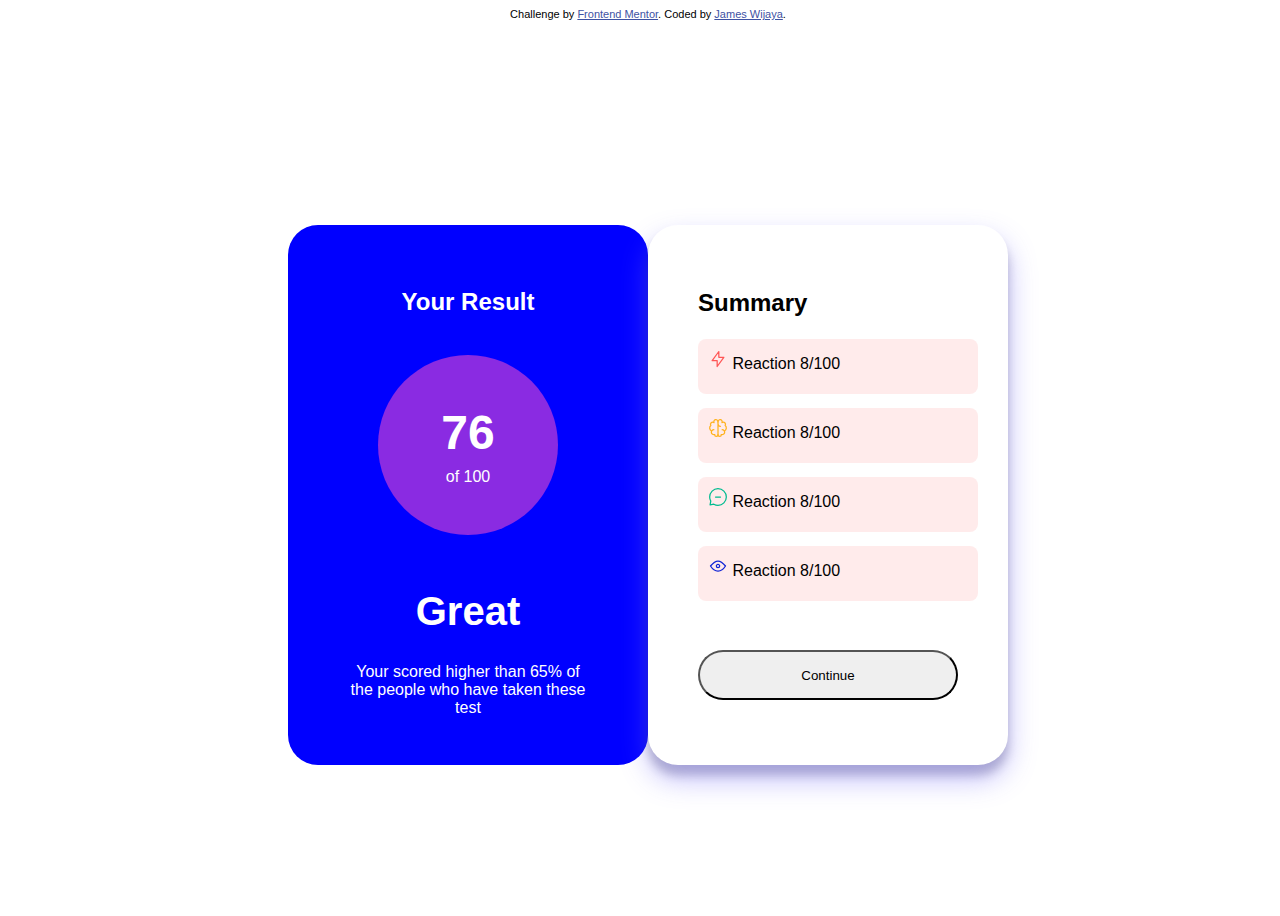
==== index.html @ 997dd84a "first commit result component" ====
<!DOCTYPE html>
<html lang="en">
  <head>
    <meta charset="UTF-8" />
    <meta name="viewport" content="width=device-width, initial-scale=1.0" />
    <!-- displays site properly based on user's device -->

    <link
      rel="icon"
      type="image/png"
      sizes="32x32"
      href="./assets/images/favicon-32x32.png"
    />
    <link rel="stylesheet" href="index.css" />

    <title>Frontend Mentor | Results summary component</title>

    <!-- Feel free to remove these styles or customise in your own stylesheet 👍 -->
    <style>
      .attribution {
        font-size: 11px;
        text-align: center;
      }
      .attribution a {
        color: hsl(228, 45%, 44%);
      }
    </style>
  </head>
  <body>
    <div class="container">
      <div class="container-result">
        <span class="heading-result-1"><h3>Your Result</h3></span>
        <div>
          <div class="rounded">
            <div class="number-result">
            <h1>76</h1> <span class="score-total">of 100</span></div>
          </div>
        </div>
        <span class="heading-result-2"><h2>Great</h2></span>
        <span class="text-result"
          ><p>
            Your scored higher than 65% of the people who have taken these test
          </p>
        </span>
      </div>
      <div class="container-summary">
        <div class="wrap-summary">
<h3>Summary</h3>
<div class="pill-container">
  <div class="pill" id="red">
    <span><img src="assets/images/icon-reaction.svg" alt="Reaction Icon"></span>
    <span>Reaction</span>
    <span>8/100</span>
  </div>
  <div class="pill" id="yellow">
    <span><img src="assets/images/icon-memory.svg" alt="Reaction Icon"></span>
    <span>Reaction</span>
    <span>8/100</span>
  </div>
  <div class="pill" id="green">
    <span><img src="assets/images/icon-verbal.svg" alt="Reaction Icon"></span>
    <span>Reaction</span>
    <span>8/100</span>
  </div>
  <div class="pill" id="blue">
    <span><img src="assets/images/icon-visual.svg" alt="Reaction Icon"></span>
    <span>Reaction</span>
    <span>8/100</span>
  </div>

</div>
      <button class="button-summary"><p>Continue</p></button>


      </div></div>
    </div>

    <div class="attribution">
      Challenge by
      <a href="https://www.frontendmentor.io?ref=challenge" target="_blank"
        >Frontend Mentor</a
      >. Coded by <a href="#">James Wijaya</a>.
    </div>
  </body>
</html>
---- index.css ----
impo


*{
    margin:0;
    padding:0;
    border:0;
    box-sizing: border-box;
    list-style: none;
    text-decoration: none;
    overflow-x: hidden;

}

@font-face {
    font-family: 'Hanken Grotesk'; /* Specify the desired font family name */
    src: url('./path/to/HankenGrotesk-VariableFont_wght.ttf') format('truetype'); /* Path to your font file */
    /* You can also provide multiple formats for better browser compatibility */
  }

body{
    width: 100%;
    height: 100vh;
    display: block;
    font-family: 'Hanken Grotesk', sans-serif; /* Use the specified font family */
    
}

h1{
    font-size: 3rem;
}
h2{
    font-size: 2.5rem;
}
h3{
    font-size: 1.5rem;
}


.container{
        display: flex;
        position: absolute;
        width: 100%;
        justify-content: center;
        margin: auto;
        /* margin-top: 200px; */
        height: 60vh;
        top: 25%;
    



}
.container-result{
    background-color: blue;
    display: flex;
    flex-direction: column;
    justify-content: center;
    text-align: center;
    height: 100%;
    border-radius: 30px;
    width: 40vh;
    color: white;
}
.heading-result-1 {
    margin-bottom: 30px;
    margin: 20px;
    margin-top: 12px;
    margin-bottom: 15px;


}
.text-result {
    padding: 5px 60px 5px 60px;
  
        margin-top: -25px;
    


}
.rounded{
    position: relative;
    display: flex;
    justify-content: center;
    width: 180px;
    height: 180px;
    background-color: blueviolet;
    border-radius: 50%;
    margin: auto;
    padding: auto;
}
.number-result{
         padding-top: 10%;
        display: flex;
        flex-direction: column;
    
}
.heading-result-2{
    margin-top:20px ;

}

.container-summary{
        display: flex;
        flex-direction: column;
        justify-content: center;
        border-radius: 30px;
        width: 40vh;
        height: 100%;
        box-shadow: rgb(115 107 248 / 45%) 0px 14px 28px, rgba(0, 0, 0, 0.22) 0px 10px 10px;
  
    
}
.wrap-summary {

        display: flex;
        flex-direction: column;
        margin: 0;
       
        padding: 50px;
        padding-top: 30px;
        height: 50vh;
        padding-bottom: 40px;
    
}

    

.wrap-summary h3{
  
        margin-bottom: 22px;
      
    
    
}
.pill-container{
    display: flex;
    flex-direction: column;
}
.pill{
   
        height: 35px;
        background-color: #ff000014;
        width: 100%;
        margin-bottom: 14px;
        border-radius: 8px;
        padding: 10px;
    
    
    
}
.button-summary {

        display: block;
        height: 50px;
        border-radius: 33px;
        margin-top: 35px;
    
    
    
}
.score-total {
 
        position: relative;
        bottom: 25px;
    
}
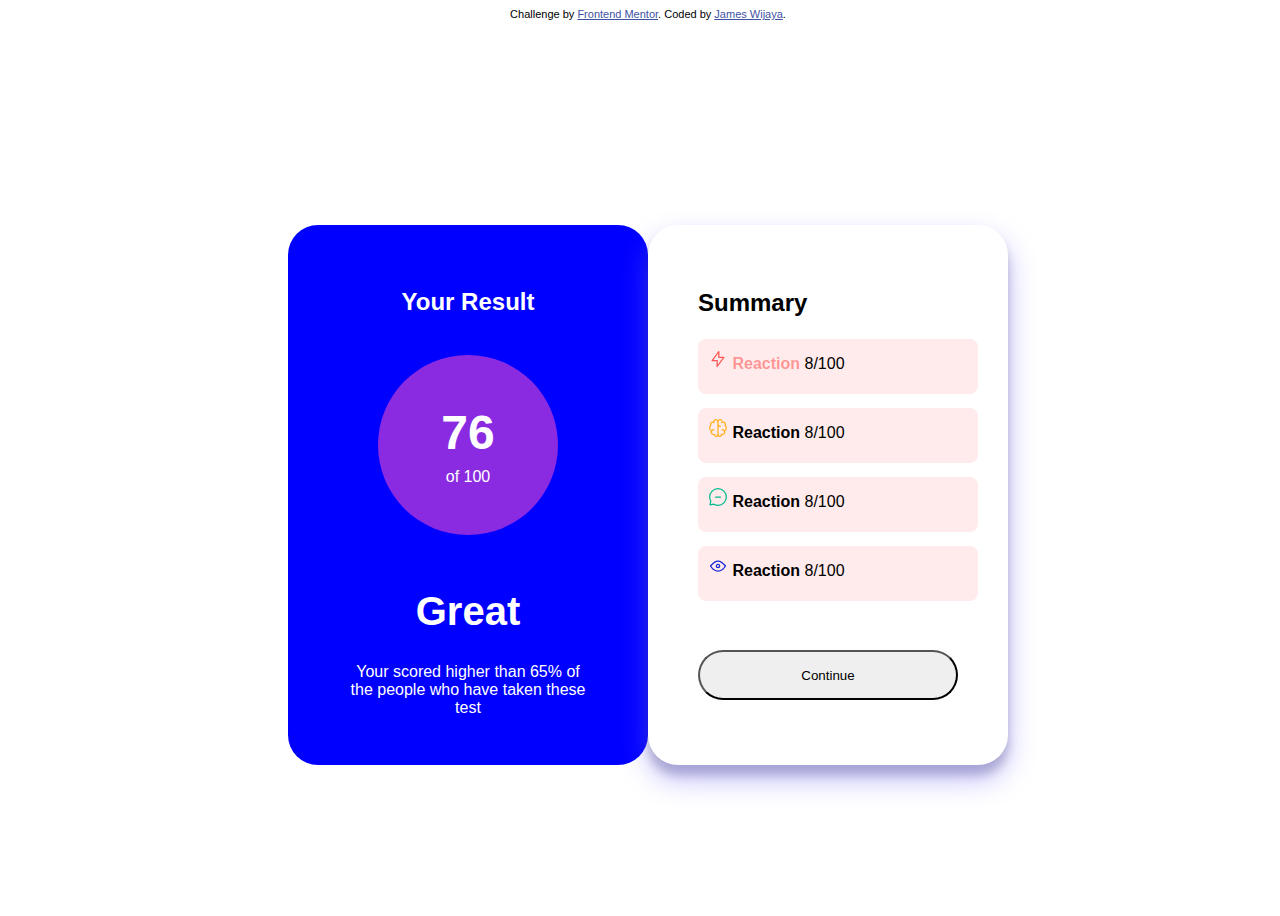
==== commit 220a583b: "adding new color for the text in progress" ====
--- a/index.html
+++ b/index.html
@@ -49,22 +49,22 @@
 <div class="pill-container">
   <div class="pill" id="red">
     <span><img src="assets/images/icon-reaction.svg" alt="Reaction Icon"></span>
-    <span>Reaction</span>
+    <span class="text-pill">Reaction</span>
     <span>8/100</span>
   </div>
   <div class="pill" id="yellow">
     <span><img src="assets/images/icon-memory.svg" alt="Reaction Icon"></span>
-    <span>Reaction</span>
+    <span class="text-pill">Reaction</span>
     <span>8/100</span>
   </div>
   <div class="pill" id="green">
     <span><img src="assets/images/icon-verbal.svg" alt="Reaction Icon"></span>
-    <span>Reaction</span>
+    <span class="text-pill">Reaction</span>
     <span>8/100</span>
   </div>
   <div class="pill" id="blue">
     <span><img src="assets/images/icon-visual.svg" alt="Reaction Icon"></span>
-    <span>Reaction</span>
+    <span class="text-pill">Reaction</span>
     <span>8/100</span>
   </div>
 
--- a/index.css
+++ b/index.css
@@ -165,4 +165,11 @@
         position: relative;
         bottom: 25px;
     
+}
+.text-pill{
+    font-weight: 600;
+}
+#red .text-pill{
+    color: #ff00005f;
+
 }